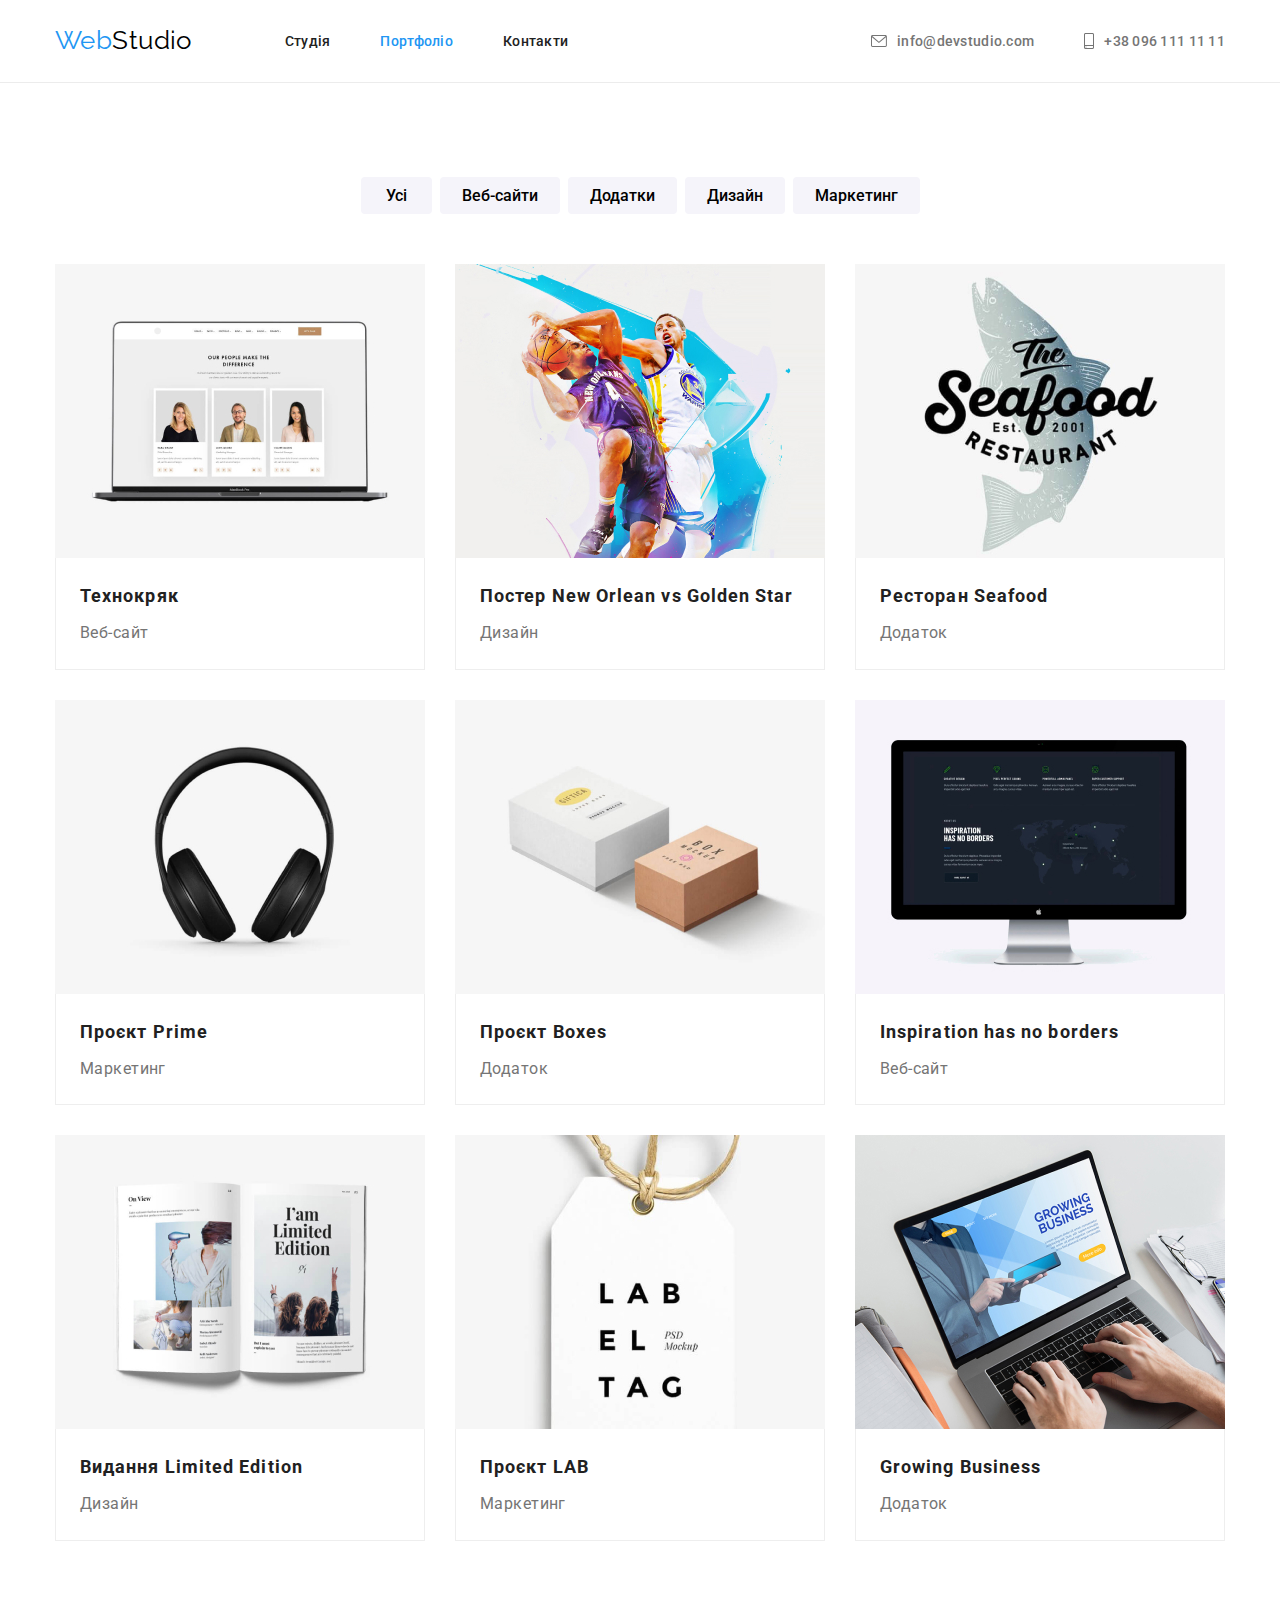
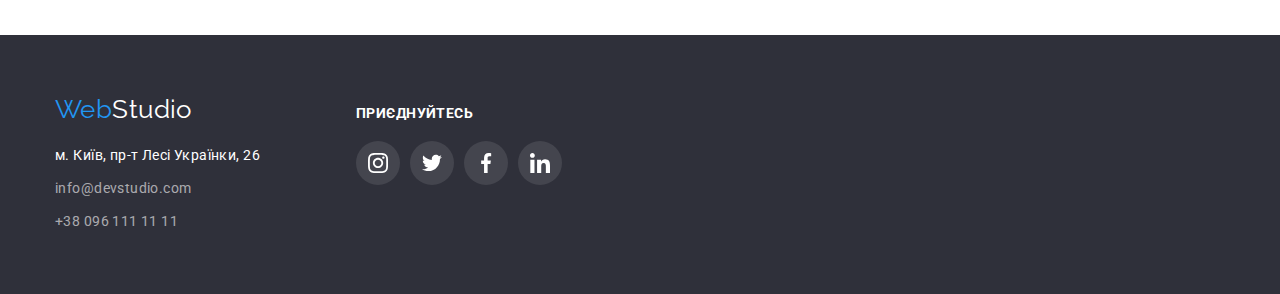
==== portfolio.html @ 826c4511 "Додано файли з минулого дз" ====
<!DOCTYPE html>
<html lang="uk">
  <head>
    <meta charset="UTF-8" />
    <meta http-equiv="X-UA-Compatible" content="IE=edge" />
    <meta name="viewport" content="width=device-width, initial-scale=1.0" />
    <title>Web Studio | Портфоліо</title>

    <link rel="preconnect" href="https://fonts.googleapis.com" />
    <link rel="preconnect" href="https://fonts.gstatic.com" crossorigin />

    <link
      rel="stylesheet"
      href="https://cdnjs.cloudflare.com/ajax/libs/modern-normalize/1.1.0/modern-normalize.min.css"
    />

    <link
      href="https://fonts.googleapis.com/css2?family=Raleway:wght@700&family=Roboto:wght@400;500;700;900&display=swap"
      rel="stylesheet"
    />
    <link rel="stylesheet" href="./css/styles.css" />
  </head>
  <body>
    <header class="header">
      <div class="container">
        <a href="#" class="logo"><span class="logo-web">Web</span>Studio</a>
        <nav>
          <ul class="nav-links list">
            <li class="nav-link"><a class="link" href="./index.html">Студія</a></li>
            <li class="nav-link"><a class="link active" href="./portfolio.html">Портфоліо</a></li>
            <li class="nav-link"><a class="link" href="#">Контакти</a></li>
          </ul>
        </nav>
        <ul class="address-links list">
          <li class="address-link">
            <a class="link" href="mailto:info@devstudio.com">
              <svg class="link-icon" width="16" height="12">
                <use href="./images/symbol-defs.svg#icon-envelope"></use>
              </svg>
              <span>info@devstudio.com</span>
            </a>
          </li>
          <li class="address-link">
            <a class="link" href="tel:+380961111111">
              <svg class="link-icon" width="10" height="16">
                <use href="./images/symbol-defs.svg#icon-smartphone"></use>
              </svg>
              <span>+38 096 111 11 11</span>
            </a>
          </li>
        </ul>
      </div>
    </header>
    <main>
      <section class="portfolio">
        <div class="container">
          <!-- Прихований заголовок 
        <h1>Проекти WebStudio</h1>-->
          <ul class="filter list">
            <li class="filter-item"><button class="filter-btn" type="button">Усі</button></li>
            <li class="filter-item"><button class="filter-btn" type="button">Веб-сайти</button></li>
            <li class="filter-item"><button class="filter-btn" type="button">Додатки</button></li>
            <li class="filter-item"><button class="filter-btn" type="button">Дизайн</button></li>
            <li class="filter-item"><button class="filter-btn" type="button">Маркетинг</button></li>
          </ul>
          <ul class="projects list">
            <li class="project">
              <a class="link" href="#">
                <img src="./images/pr-1.jpg" alt="Ноутбук" width="370" />
                <div class="img-descr">
                  <h2 class="pr-name">Технокряк</h2>
                  <p class="pr-descr">Веб-сайт</p>
                </div>
              </a>
            </li>
            <li class="project">
              <a class="link" href="#">
                <img src="./images/pr-2.jpg" alt="баскетболісти" width="370" />
                <div class="img-descr">
                  <h2 class="pr-name">Постер <span lang="en">New Orlean vs Golden Star</span></h2>
                  <p class="pr-descr">Дизайн</p>
                </div>
              </a>
            </li>
            <li class="project">
              <a class="link" href="#">
                <img
                  src="./images/pr-3.jpg"
                  alt="Напис на фоні малюнка риби: Рибний ресторан, з 2001
              року"
                  width="370"
                />
                <div class="img-descr">
                  <h2 class="pr-name">Ресторан <span lang="en">Seafood</span></h2>
                  <p class="pr-descr">Додаток</p>
                </div>
              </a>
            </li>
            <li class="project">
              <a class="link" href="#">
                <img src="./images/pr-4.jpg" alt="Навушники" width="370" />
                <div class="img-descr">
                  <h2 class="pr-name">Проєкт <span lang="en">Prime</span></h2>
                  <p class="pr-descr">Маркетинг</p>
                </div>
              </a>
            </li>
            <li class="project">
              <a class="link" href="#">
                <img src="./images/pr-5.jpg" alt="Дві коробки" width="370" />
                <div class="img-descr">
                  <h2 class="pr-name">Проєкт <span lang="en">Boxes</span></h2>
                  <p class="pr-descr">Додаток</p>
                </div>
              </a>
            </li>
            <li class="project">
              <a class="link" href="#">
                <img src="./images/pr-6.jpg" alt="Монітор" width="370" />
                <div class="img-descr">
                  <h2 class="pr-name" lang="en">Inspiration has no borders</h2>
                  <p class="pr-descr">Веб-сайт</p>
                </div>
              </a>
            </li>
            <li class="project">
              <a class="link" href="#">
                <img src="./images/pr-7.jpg" alt="Книга" width="370" />
                <div class="img-descr">
                  <h2 class="pr-name">Видання <span lang="en">Limited Edition</span></h2>
                  <p class="pr-descr">Дизайн</p>
                </div>
              </a>
            </li>
            <li class="project">
              <a class="link" href="#">
                <img src="./images/pr-8.jpg" alt="Картонний ярлик" width="370" />
                <div class="img-descr">
                  <h2 class="pr-name">Проєкт <span lang="en">LAB</span></h2>
                  <p class="pr-descr">Маркетинг</p>
                </div>
              </a>
            </li>
            <li class="project">
              <a class="link" href="#">
                <img src="./images/pr-9.jpg" alt="Руки друкують на ноутбуці" width="370" />
                <div class="img-descr">
                  <h2 class="pr-name" lang="en">Growing Business</h2>
                  <p class="pr-descr">Додаток</p>
                </div>
              </a>
            </li>
          </ul>
        </div>
      </section>
    </main>
    <footer class="contacts">
      <div class="container">
        <div class="left-col">
          <a class="logo" href="#"><span class="logo-web">Web</span>Studio</a>
          <address>
            <ul class="list">
              <li class="contact">
                <a
                  class="link address"
                  href="https://goo.gl/maps/NFWaWCBF67r8jR2YA"
                  rel="noreferrer noopener"
                  target="_blank"
                  >м. Київ, пр-т Лесі Українки, 26</a
                >
              </li>
              <li class="contact">
                <a class="link email" href="mailto:info@devstudio.com">info@devstudio.com</a>
              </li>
              <li class="contact">
                <a class="link number" href="tel:+380961111111">+38 096 111 11 11</a>
              </li>
            </ul>
          </address>
        </div>
        <div class="right-col">
          <div class="join list">
            <p class="join-heading">приєднуйтесь</p>
            <div class="social-media">
              <a class="social-media-item link" target="_blank" href="#">
                <svg class="social-icon" width="20" height="20">
                  <use href="./images/symbol-defs.svg#icon-instagram"></use>
                </svg>
              </a>

              <a class="social-media-item link" target="_blank" href="#">
                <svg class="social-icon" width="20" height="20">
                  <use href="./images/symbol-defs.svg#icon-twitter"></use>
                </svg>
              </a>

              <a class="social-media-item link" target="_blank" href="#">
                <svg class="social-icon" width="20" height="20">
                  <use href="./images/symbol-defs.svg#icon-facebook"></use>
                </svg>
              </a>

              <a class="social-media-item link" target="_blank" href="#">
                <svg class="social-icon" width="20" height="20">
                  <use href="./images/symbol-defs.svg#icon-linkedin"></use>
                </svg>
              </a>
            </div>
          </div>
        </div>
      </div>
    </footer>
  </body>
</html>
---- css/styles.css ----
:root {
  --main-color: #2196f3;
  --secondary-color: #f5f4fa;
  --box-color: #2f303a;
  --header-stroke: 1px solid #ececec;
  --card-border: 1px solid #eeeeee;
  --main-text-color: #212121;
  --secondary-text-color: #757575;
  --team-social-media: #afb1b8;
  --white-color: #ffffff;
  --black-color: #000000;
  --transparent-grey-color: rgba(255, 255, 255, 0.6);
  --transparent-grey-second-color: rgba(255, 255, 255, 0.1);
  --img-card-shadow: 0px 1px 3px rgba(0, 0, 0, 0.12), 0px 1px 1px rgba(0, 0, 0, 0.14),
    0px 2px 1px rgba(0, 0, 0, 0.2);
  --btn-shadow: 0px 3px 1px rgba(0, 0, 0, 0.1), 0px 1px 2px rgba(0, 0, 0, 0.08),
    0px 2px 2px rgba(0, 0, 0, 0.12);
  --pfoject-card-shadow: 0px 1px 1px rgba(0, 0, 0, 0.12), 0px 4px 4px rgba(0, 0, 0, 0.06),
    1px 4px 6px rgba(0, 0, 0, 0.16);
}

/* загальні налаштування */

/*
* {
  outline: 1px solid black;
}
*/

body {
  font-family: 'Roboto', sans-serif;
  color: var(--main-text-color);
  font-size: 14px;
  letter-spacing: 0.03em;
  background-color: var(--white-color);
}

h1,
h2,
h3,
p {
  margin: 0;
}

button {
  border-radius: 4px;
}

.container {
  margin: 0 auto;
  width: 1200px;
  padding-left: 15px;
  padding-right: 15px;
}

img {
  display: block;
  max-width: 100%;
  height: auto;
}

.list {
  margin: 0;
  padding: 0;
  list-style: none;
}

.link {
  color: inherit;
  text-decoration: none;
}

.link:visited {
  color: inherit;
}

.link.active {
  color: var(--main-color);
}

/* СТУДІЯ */
/* хедер */

.header {
  border-bottom: var(--header-stroke);
  border-top: 1px solid transparent;
}

.header .container {
  display: flex;
  align-items: center;
}

.logo {
  display: inline-block;
  color: var(--black-color);
  font-family: 'Raleway', sans-serif;
  font-size: 26px;
  text-decoration: none;
}

.header .logo {
  margin-right: 93px;
}

.logo-web {
  color: var(--main-color);
}

.address-links {
  margin-left: auto;
}

.nav-links,
.address-links {
  display: flex;
}

.nav-links .link,
.address-links .link {
  display: flex;
  align-items: center;
  padding-top: 32px;
  padding-bottom: 32px;
  font-weight: 500;
  line-height: 1.2;
  letter-spacing: 0.02em;
}

.link-icon,
.social-icon,
.client-icon {
  fill: currentColor;
}

.link-icon {
  margin-right: 10px;
}

.address-links .link {
  color: var(--secondary-text-color);
}

.nav-links .link:hover,
.nav-links .link:focus,
.address-links .link:hover,
.address-links .link:focus {
  color: var(--main-color);
}

.nav-link + .nav-link,
.address-link + .address-link {
  margin-left: 50px;
}

/* мейн */
/* Банер */
.banner {
  max-width: 1600px;
  margin-left: auto;
  margin-right: auto;
  padding-top: 200px;
  padding-bottom: 200px;
  background: linear-gradient(rgba(47, 48, 58, 0.4), rgba(47, 48, 58, 0.4)),
    url('../images/banner.jpg');
  background-size: cover;
  background-color: var(--box-color);
  text-align: center;
}

.banner .heading {
  margin-bottom: 30px;
  margin-left: auto;
  margin-right: auto;
  width: 696px;
  text-transform: uppercase;
  font-size: 44px;
  font-weight: 900;
  line-height: 1.4;
  letter-spacing: 0.06em;
  color: var(--white-color);
}

.banner .order-btn {
  padding: 10px 32px;
  cursor: pointer;
  color: var(--white-color);
  font-family: inherit;
  font-size: 16px;
  font-weight: 700;
  line-height: 1.9;
  letter-spacing: 0.06em;
  background-color: var(--main-color);
  border: none;
}

/* Переваги */

.features {
  padding-top: 94px;
}

.features .list,
.work .list,
.team .list,
.contacts .social-media {
  display: flex;
}

.features .feature {
  width: calc((100%-90px) / 4);
}

.feature + .feature {
  margin-left: 30px;
}

.features .feature-icon {
  height: 120px;
  display: flex;
  justify-content: center;
  align-items: center;
  margin-bottom: 30px;
  border-radius: 4px;
  text-align: center;
  background-color: var(--secondary-color);
}

.features .feature-title {
  margin-bottom: 10px;
  font-size: inherit;
  line-height: 1.2;
}

.features .feature-descr {
  color: var(--secondary-text-color);
  line-height: 1.7;
}

/* Чим займаємося */

.work,
.team,
.portfolio,
.clients {
  padding-top: 94px;
  padding-bottom: 94px;
}

.work .heading,
.team .heading,
.clients .heading {
  margin: 0;
  margin-bottom: 50px;
  text-align: center;
  font-size: 36px;
  line-height: 1.2;
}

.work-img + .work-img {
  margin-left: 30px;
}

.work-img {
  width: calc((100% - 60px) / 3);
}

/* Команда */

.team {
  background-color: var(--secondary-color);
}

.team .team-member {
  width: calc((100% - 90px) / 4);
  background-color: var(--white-color);
  border-radius: 0px 0px 4px 4px;
  box-shadow: var(--img-card-shadow);
}

.team-member + .team-member {
  margin-left: 30px;
}

.team .img-descr {
  padding-top: 30px;
  padding-bottom: 30px;
  text-align: center;
}

.team .name,
.team .prof {
  font-size: 16px;
  line-height: 1.2;
}

.team .name {
  font-weight: 500;
  margin-bottom: 10px;
}

.team .prof {
  margin-bottom: 16px;
  color: var(--secondary-text-color);
}

.team-social-media {
  justify-content: center;
}

.team-social-media-item {
  width: 44px;
  height: 44px;
}

.team-social-media-item + .team-social-media-item {
  margin-left: 10px;
}

.team-member .link {
  color: var(--team-social-media);
  width: 100%;
  height: 100%;
}

.team-member .link,
.join .link {
  display: flex;
  justify-content: center;
  align-items: center;
  border-radius: 50%;
}

.team-member .link:hover,
.team-member .link:focus {
  color: var(--white-color);
  background-color: var(--main-color);
}

/* Постійні клієнти */

.clients-list {
  display: flex;
}

.clients .link {
  width: 100%;
  height: 100%;
  display: flex;
  justify-content: center;
  align-items: center;
  color: var(--team-social-media);
  border: 1px solid var(--team-social-media);
  border-radius: 4px;
}

.clients .link:hover,
.clients .link:focus {
  color: var(--main-color);
  border-color: var(--main-color);
}

.clients .client {
  height: 92px;
  width: calc((100% - 150px) / 6);
}

.client + .client {
  margin-left: 30px;
}

/* футер */

.contacts {
  padding-top: 60px;
  padding-bottom: 60px;
  background-color: var(--box-color);
}

.contacts .logo {
  margin-bottom: 20px;
  color: var(--white-color);
}

.contacts .link {
  font-weight: 400;
  line-height: 1.7;
  font-style: normal;
}

.contacts .contact {
  width: 231px;
}

.contacts .contact:not(:first-child) {
  margin-top: 9px;
}

.contacts .address {
  color: var(--white-color);
}

.contacts .email,
.contacts .number {
  color: var(--transparent-grey-color);
}

.contacts .email:hover,
.contacts .email:focus,
.contacts .number:hover,
.contacts .number:focus {
  color: var(--main-color);
}

.contacts > .container {
  display: flex;
  align-items: baseline;
}

.contacts .left-col {
  width: 231px;
  margin-right: 70px;
}

.social-media-item + .social-media-item {
  margin-left: 10px;
}

.join-heading {
  margin-bottom: 20px;
  color: var(--white-color);
  text-transform: uppercase;
  font-weight: 700;
  line-height: 1.2;
}

.join .link {
  width: 44px;
  height: 44px;
  color: var(--white-color);
  background-color: var(--transparent-grey-second-color);
}

.join .link:hover,
.join .link:focus {
  background-color: var(--main-color);
}

/* ПОРТФОЛІО */
/* мейн */

/* Фільтр */

.portfolio .filter {
  margin-bottom: 50px;
  display: flex;
  justify-content: center;
}

.filter-item + .filter-item {
  margin-left: 8px;
}

.filter-item:first-child > .filter-btn {
  padding: 6px 25px;
}

.portfolio .filter-btn {
  padding: 6px 22px;
  background-color: var(--secondary-color);
  font-size: 16px;
  font-weight: 500;
  line-height: 1.6;
  font-family: inherit;
  border: none;
  cursor: pointer;
}

.portfolio .filter-btn:hover,
.portfolio .filter-btn:focus {
  color: var(--white-color);
  background-color: var(--main-color);
  box-shadow: var(--btn-shadow);
}

/* Проєкти */

.portfolio .projects {
  display: flex;
  flex-wrap: wrap;
}

.projects .project {
  width: calc((100% - 60px) / 3);
}

.projects .link {
  display: block;
}

.projects .link:hover,
.projects .link:focus {
  box-shadow: var(--pfoject-card-shadow);
}

.project:not(:nth-of-type(3n)) {
  margin-right: 30px;
}

.project:not(:nth-last-child(-n + 3)) {
  margin-bottom: 30px;
}

.portfolio .img-descr {
  padding: 20px 24px;
  border-left: var(--card-border);
  border-right: var(--card-border);
  border-bottom: var(--card-border);
}

.projects .pr-name {
  font-size: 18px;
  line-height: 2;
  letter-spacing: 0.06em;
  margin-bottom: 4px;
}

.projects .pr-descr {
  color: var(--secondary-text-color);
  font-size: 16px;
  line-height: 1.9;
}
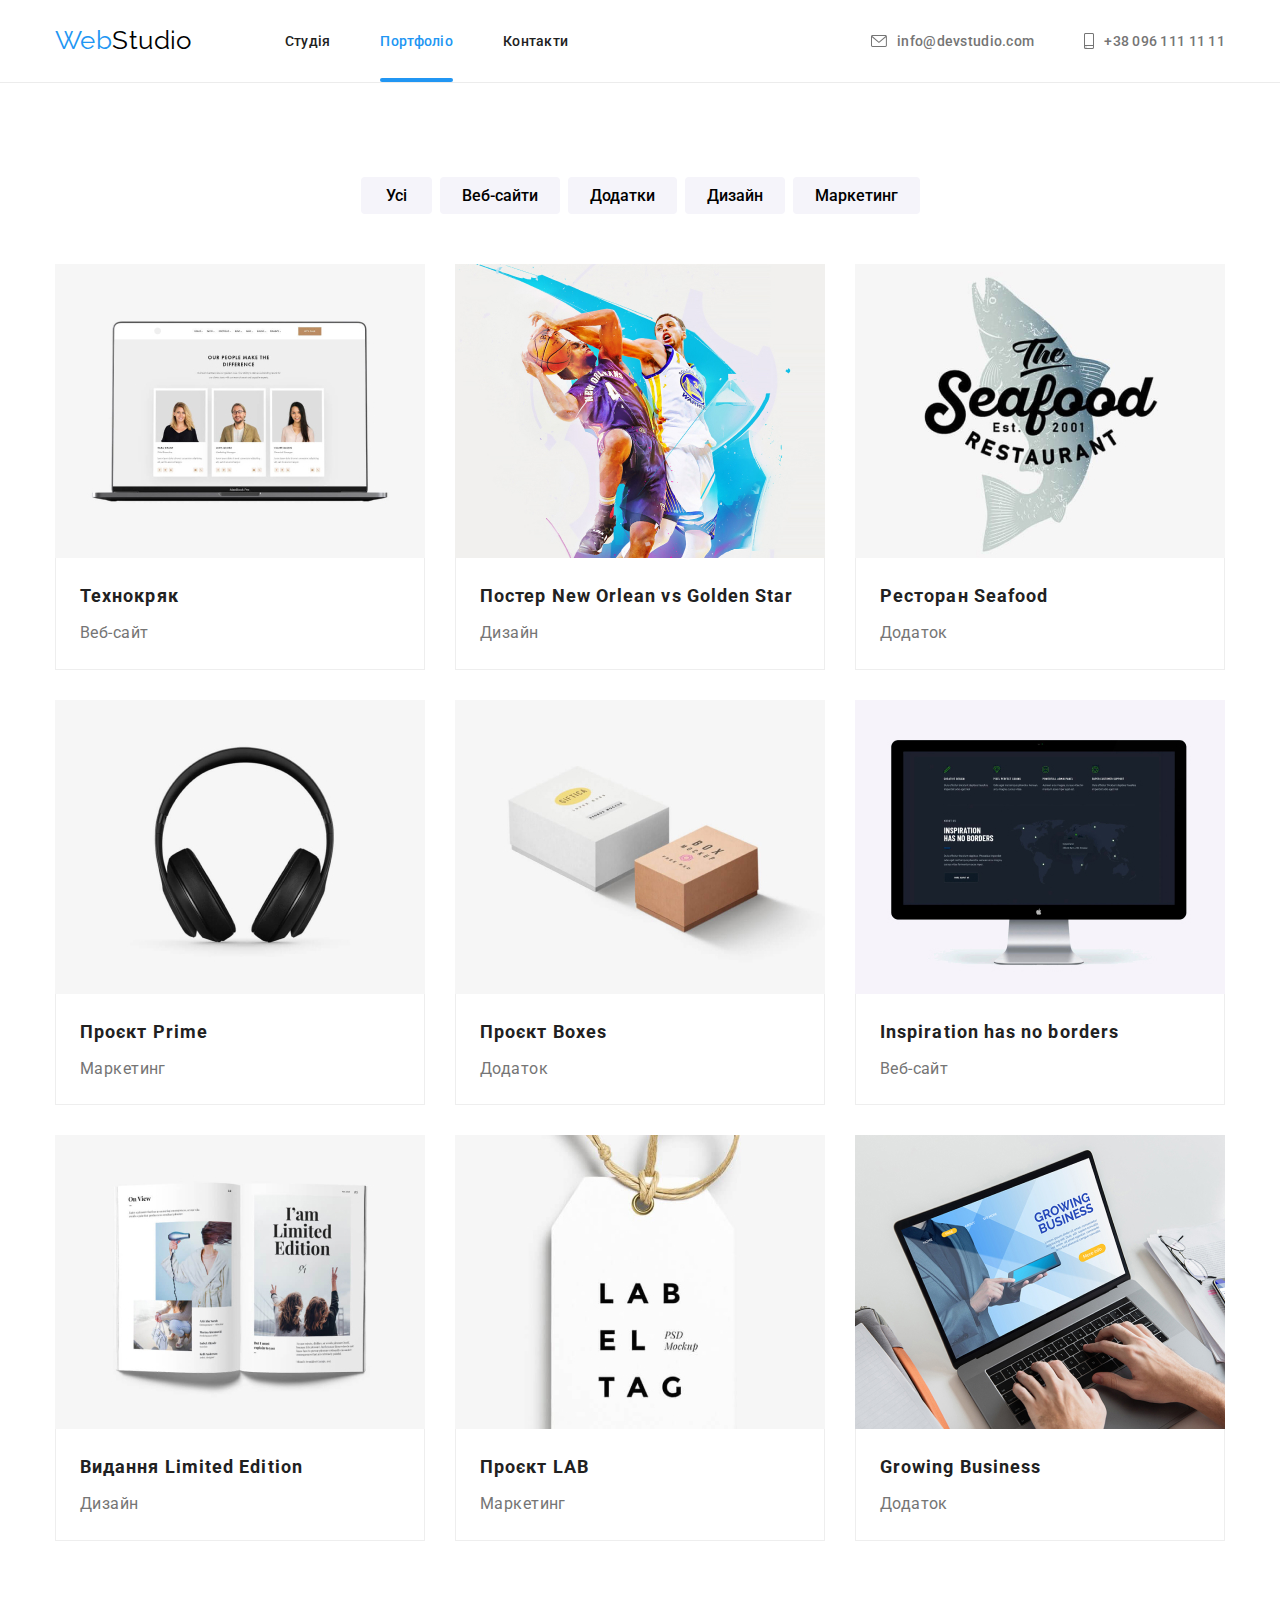
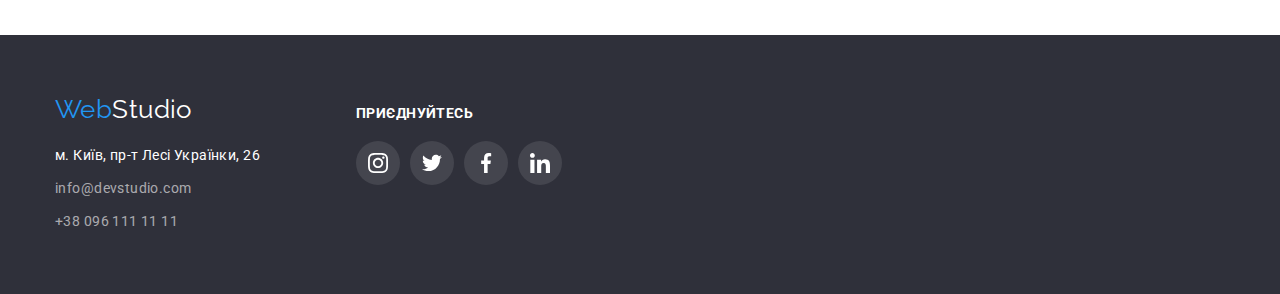
==== commit d148e261: "Додано тривалість та тип анімацій при ховері/фокусі, на картинки в розділі "Чим ми займаємося" додан" ====
--- a/portfolio.html
+++ b/portfolio.html
@@ -66,7 +66,14 @@
           <ul class="projects list">
             <li class="project">
               <a class="link" href="#">
-                <img src="./images/pr-1.jpg" alt="Ноутбук" width="370" />
+                <div class="img-wrap">
+                  <img src="./images/pr-1.jpg" alt="Ноутбук" width="370" />
+                  <p class="pr-text">
+                    Ресурс пропонує комплексні пропозиції з різним рівнем функціоналу та сервісів.
+                    Все це дозволить відвідувачу отримати вичерпні відомості про компанію чи
+                    приватну особу.
+                  </p>
+                </div>
                 <div class="img-descr">
                   <h2 class="pr-name">Технокряк</h2>
                   <p class="pr-descr">Веб-сайт</p>
@@ -75,7 +82,14 @@
             </li>
             <li class="project">
               <a class="link" href="#">
-                <img src="./images/pr-2.jpg" alt="баскетболісти" width="370" />
+                <div class="img-wrap">
+                  <img src="./images/pr-2.jpg" alt="баскетболісти" width="370" />
+                  <p class="pr-text">
+                    Ресурс пропонує комплексні пропозиції з різним рівнем функціоналу та сервісів.
+                    Все це дозволить відвідувачу отримати вичерпні відомості про компанію чи
+                    приватну особу.
+                  </p>
+                </div>
                 <div class="img-descr">
                   <h2 class="pr-name">Постер <span lang="en">New Orlean vs Golden Star</span></h2>
                   <p class="pr-descr">Дизайн</p>
@@ -84,12 +98,19 @@
             </li>
             <li class="project">
               <a class="link" href="#">
-                <img
-                  src="./images/pr-3.jpg"
-                  alt="Напис на фоні малюнка риби: Рибний ресторан, з 2001
-              року"
-                  width="370"
-                />
+                <div class="img-wrap">
+                  <img
+                    src="./images/pr-3.jpg"
+                    alt="Напис на фоні малюнка риби: Рибний ресторан, з 2001
+                                року"
+                    width="370"
+                  />
+                  <p class="pr-text">
+                    Ресурс пропонує комплексні пропозиції з різним рівнем функціоналу та сервісів.
+                    Все це дозволить відвідувачу отримати вичерпні відомості про компанію чи
+                    приватну особу.
+                  </p>
+                </div>
                 <div class="img-descr">
                   <h2 class="pr-name">Ресторан <span lang="en">Seafood</span></h2>
                   <p class="pr-descr">Додаток</p>
@@ -98,7 +119,14 @@
             </li>
             <li class="project">
               <a class="link" href="#">
-                <img src="./images/pr-4.jpg" alt="Навушники" width="370" />
+                <div class="img-wrap">
+                  <img src="./images/pr-4.jpg" alt="Навушники" width="370" />
+                  <p class="pr-text">
+                    Ресурс пропонує комплексні пропозиції з різним рівнем функціоналу та сервісів.
+                    Все це дозволить відвідувачу отримати вичерпні відомості про компанію чи
+                    приватну особу.
+                  </p>
+                </div>
                 <div class="img-descr">
                   <h2 class="pr-name">Проєкт <span lang="en">Prime</span></h2>
                   <p class="pr-descr">Маркетинг</p>
@@ -107,7 +135,14 @@
             </li>
             <li class="project">
               <a class="link" href="#">
-                <img src="./images/pr-5.jpg" alt="Дві коробки" width="370" />
+                <div class="img-wrap">
+                  <img src="./images/pr-5.jpg" alt="Дві коробки" width="370" />
+                  <p class="pr-text">
+                    Ресурс пропонує комплексні пропозиції з різним рівнем функціоналу та сервісів.
+                    Все це дозволить відвідувачу отримати вичерпні відомості про компанію чи
+                    приватну особу.
+                  </p>
+                </div>
                 <div class="img-descr">
                   <h2 class="pr-name">Проєкт <span lang="en">Boxes</span></h2>
                   <p class="pr-descr">Додаток</p>
@@ -116,7 +151,14 @@
             </li>
             <li class="project">
               <a class="link" href="#">
-                <img src="./images/pr-6.jpg" alt="Монітор" width="370" />
+                <div class="img-wrap">
+                  <img src="./images/pr-6.jpg" alt="Монітор" width="370" />
+                  <p class="pr-text">
+                    Ресурс пропонує комплексні пропозиції з різним рівнем функціоналу та сервісів.
+                    Все це дозволить відвідувачу отримати вичерпні відомості про компанію чи
+                    приватну особу.
+                  </p>
+                </div>
                 <div class="img-descr">
                   <h2 class="pr-name" lang="en">Inspiration has no borders</h2>
                   <p class="pr-descr">Веб-сайт</p>
@@ -125,7 +167,14 @@
             </li>
             <li class="project">
               <a class="link" href="#">
-                <img src="./images/pr-7.jpg" alt="Книга" width="370" />
+                <div class="img-wrap">
+                  <img src="./images/pr-7.jpg" alt="Книга" width="370" />
+                  <p class="pr-text">
+                    Ресурс пропонує комплексні пропозиції з різним рівнем функціоналу та сервісів.
+                    Все це дозволить відвідувачу отримати вичерпні відомості про компанію чи
+                    приватну особу.
+                  </p>
+                </div>
                 <div class="img-descr">
                   <h2 class="pr-name">Видання <span lang="en">Limited Edition</span></h2>
                   <p class="pr-descr">Дизайн</p>
@@ -134,7 +183,14 @@
             </li>
             <li class="project">
               <a class="link" href="#">
-                <img src="./images/pr-8.jpg" alt="Картонний ярлик" width="370" />
+                <div class="img-wrap">
+                  <img src="./images/pr-8.jpg" alt="Картонний ярлик" width="370" />
+                  <p class="pr-text">
+                    Ресурс пропонує комплексні пропозиції з різним рівнем функціоналу та сервісів.
+                    Все це дозволить відвідувачу отримати вичерпні відомості про компанію чи
+                    приватну особу.
+                  </p>
+                </div>
                 <div class="img-descr">
                   <h2 class="pr-name">Проєкт <span lang="en">LAB</span></h2>
                   <p class="pr-descr">Маркетинг</p>
@@ -143,7 +199,14 @@
             </li>
             <li class="project">
               <a class="link" href="#">
-                <img src="./images/pr-9.jpg" alt="Руки друкують на ноутбуці" width="370" />
+                <div class="img-wrap">
+                  <img src="./images/pr-9.jpg" alt="Руки друкують на ноутбуці" width="370" />
+                  <p class="pr-text">
+                    Ресурс пропонує комплексні пропозиції з різним рівнем функціоналу та сервісів.
+                    Все це дозволить відвідувачу отримати вичерпні відомості про компанію чи
+                    приватну особу.
+                  </p>
+                </div>
                 <div class="img-descr">
                   <h2 class="pr-name" lang="en">Growing Business</h2>
                   <p class="pr-descr">Додаток</p>
--- a/css/styles.css
+++ b/css/styles.css
@@ -1,5 +1,6 @@
 :root {
   --main-color: #2196f3;
+  --pr-text-color: rgba(33, 150, 243, 0.9);
   --secondary-color: #f5f4fa;
   --box-color: #2f303a;
   --header-stroke: 1px solid #ececec;
@@ -9,6 +10,7 @@
   --team-social-media: #afb1b8;
   --white-color: #ffffff;
   --black-color: #000000;
+  --img-text-bg-color: rgba(47, 48, 58, 0.8);
   --transparent-grey-color: rgba(255, 255, 255, 0.6);
   --transparent-grey-second-color: rgba(255, 255, 255, 0.1);
   --img-card-shadow: 0px 1px 3px rgba(0, 0, 0, 0.12), 0px 1px 1px rgba(0, 0, 0, 0.14),
@@ -74,7 +76,8 @@
   color: inherit;
 }
 
-.link.active {
+.nav-link .active {
+  position: relative;
   color: var(--main-color);
 }
 
@@ -125,6 +128,9 @@
   font-weight: 500;
   line-height: 1.2;
   letter-spacing: 0.02em;
+
+  transition-property: color;
+  transition: color 250ms cubic-bezier(0.4, 0, 0.2, 1);
 }
 
 .link-icon,
@@ -151,6 +157,16 @@
 .nav-link + .nav-link,
 .address-link + .address-link {
   margin-left: 50px;
+}
+
+.nav-link .active::after {
+  content: '';
+  position: absolute;
+  bottom: 0;
+  width: 100%;
+  height: 4px;
+  border-radius: 2px;
+  background-color: var(--main-color);
 }
 
 /* мейн */
@@ -263,6 +279,22 @@
 
 .work-img {
   width: calc((100% - 60px) / 3);
+  position: relative;
+}
+
+.work .img-text {
+  position: absolute;
+  bottom: 0;
+  width: 100%;
+  height: 70px;
+  padding-top: 27px;
+  padding-bottom: 27px;
+  text-align: center;
+  color: var(--white-color);
+  background-color: var(--img-text-bg-color);
+  text-transform: uppercase;
+  line-height: 1.2;
+  font-weight: 700;
 }
 
 /* Команда */
@@ -329,6 +361,10 @@
   justify-content: center;
   align-items: center;
   border-radius: 50%;
+
+  transition-property: color, background-color;
+  transition: color 250ms cubic-bezier(0.4, 0, 0.2, 1),
+    background-color 250ms cubic-bezier(0.4, 0, 0.2, 1);
 }
 
 .team-member .link:hover,
@@ -352,6 +388,10 @@
   color: var(--team-social-media);
   border: 1px solid var(--team-social-media);
   border-radius: 4px;
+
+  transition-property: color, border-color;
+  transition: color 250ms cubic-bezier(0.4, 0, 0.2, 1),
+    border-color 250ms cubic-bezier(0.4, 0, 0.2, 1);
 }
 
 .clients .link:hover,
@@ -403,6 +443,9 @@
 .contacts .email,
 .contacts .number {
   color: var(--transparent-grey-color);
+
+  transition-property: color;
+  transition: color 250ms cubic-bezier(0.4, 0, 0.2, 1);
 }
 
 .contacts .email:hover,
@@ -474,6 +517,11 @@
   font-family: inherit;
   border: none;
   cursor: pointer;
+
+  transition-property: color, background-color, box-shadow;
+  transition: color 250ms cubic-bezier(0.4, 0, 0.2, 1),
+    backgorund-color 250ms cubic-bezier(0.4, 0, 0.2, 1),
+    box-shadow 250ms cubic-bezier(0.4, 0, 0.2, 1);
 }
 
 .portfolio .filter-btn:hover,
@@ -496,6 +544,9 @@
 
 .projects .link {
   display: block;
+
+  transition-property: box-shadow;
+  transition: box-shadow 250ms cubic-bezier(0.4, 0, 0.2, 1);
 }
 
 .projects .link:hover,
@@ -503,12 +554,41 @@
   box-shadow: var(--pfoject-card-shadow);
 }
 
+.projects .link:hover .pr-text,
+.projects .link:focus .pr-text {
+  transform: translateY(0);
+}
+
 .project:not(:nth-of-type(3n)) {
   margin-right: 30px;
 }
 
 .project:not(:nth-last-child(-n + 3)) {
   margin-bottom: 30px;
+}
+
+.projects .img-wrap {
+  position: relative;
+  overflow: hidden;
+}
+
+.projects .pr-text {
+  position: absolute;
+  top: 0;
+  width: 100%;
+  height: 100%;
+  display: flex;
+  align-items: center;
+  padding-left: 24px;
+  padding-right: 24px;
+  font-size: 18px;
+  line-height: 1.6;
+  color: var(--white-color);
+  background-color: var(--pr-text-color);
+
+  transform: translateY(101%);
+  transition-property: transform;
+  transition: transform 250ms cubic-bezier(0.4, 0, 0.2, 1);
 }
 
 .portfolio .img-descr {
